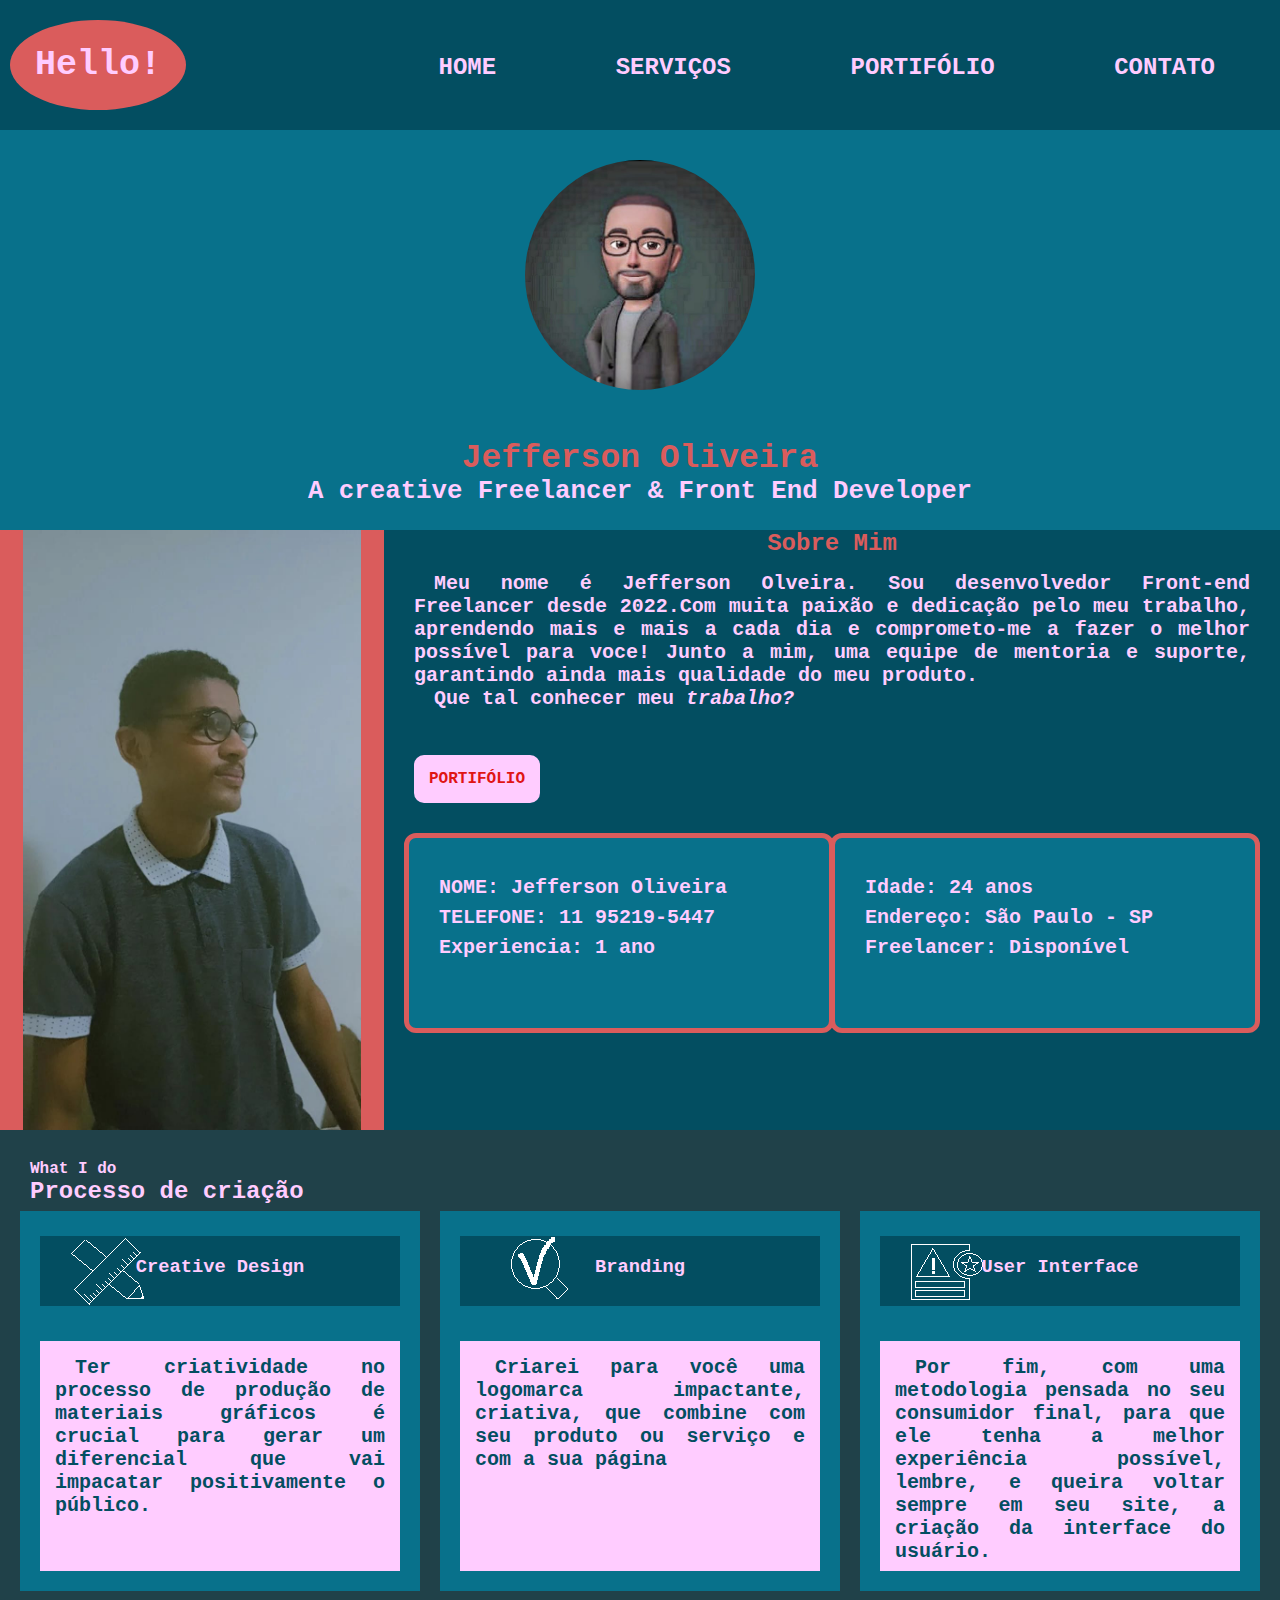
==== index.html @ 8107ed17 "adicione arquivos do site de portifolio no repositorio" ====
<!DOCTYPE html>
<html lang="en">
<head>
    <meta charset="UTF-8">
    <meta http-equiv="X-UA-Compatible" content="IE=edge">
    <meta name="viewport" content="width=device-width, initial-scale=1.0">
    <meta name="author" description="Jefferson">
    
    <title> Portifólio </title>

    <link rel="stylesheet" href="./src/css/estilo2.css">
    <link rel="stylesheet" href="./src/css/reset.css">
    <link rel="stylesheet" href="./src/css/responsivo.css">
</head>
<body>
    <header>
        <div class="container-inicio">
            <nav>
                <div class="inicio">
                    <h1>Hello!</h1>
                </div>
                <ul class="menu"> 
                    <li> <a href="./index.html">Home</a> </li>
                    <li> <a href="./src/html/servicos.html">Serviços</a> </li>
                    <li> <a href="./src/html/portifolio.html">Portifólio</a> </li>
                    <li> <a href="./src/html/contato.html">Contato</a> </li>
                </ul>
            </nav>
        </div>
    </header>
    <main>
        <article class="pagina-1">
            <figure class="perfil">
            </figure>
            <figcaption class="meu-nome">
                <h2>Jefferson Oliveira</h2>
                <h3> A creative Freelancer & Front End Developer</h3>
            </figcaption>
        </article>
        <article class="pagina-2">
            <div class="container-foto">
                <figure class="foto-apresentacao">
                </figure>
            </div>
            <div class="container-apresentacao">
                <div class="sobre-mim"> 
                    <h2> Sobre Mim </h2> 
                </div>
                    <div class="texto-apresentacao">
                        <p>
                            Meu nome é Jefferson Olveira. Sou desenvolvedor Front-end Freelancer desde 2022.Com muita paixão e dedicação 
                            pelo meu trabalho, aprendendo mais e mais a cada dia e comprometo-me a fazer
                            o melhor possível para voce!
                            Junto a mim, uma equipe de mentoria e suporte, garantindo ainda mais
                            qualidade do meu produto. 
                        </p>
                        <p>Que tal conhecer meu <a href="home.html"> <em>trabalho?</em></a> </p>

                    </div>
                    <div class="btn">
                        <p class="btn-portifólio"> <a href=""> PORTIFÓLIO </a></p>
                    </div>
                        <div class="informacoes-pessoais"> 
                            <div class="lado esquerdo">
                                <p>NOME: Jefferson Oliveira</p>
                                <p>TELEFONE: 11 95219-5447</p>
                                <p>Experiencia: 1 ano </p>
                                <p></p>
                            </div>
                            <div class="lado direito">
                                <p>Idade: 24 anos</p>
                                <p>Endereço: São Paulo - SP </p>
                                <p>Freelancer: Disponível</p>
                            </div>
                        </div>
            </div>
        </article>
        <article class="pagina-3">
            <div class="meu-servico">
                <p>What I do</p>
                <h2>Processo de criação</h2>
            </div>

                <div class="rodape-container">
                    <div class="container-imagem">
                        <div class="imagem-rodape">
                            <div class="fundo-1 tamanho-do-fundo"> <h3> Creative Design </h3> </div>
                        </div>
                        <div class="texto-rodape">
                            <p>
                                Ter criatividade no processo de produção de materiais gráficos é crucial para gerar um diferencial que vai impacatar positivamente o público.
                            </p>
                        </div>
                    </div>
                    <div class="container-imagem">
                        <div class="imagem-rodape">
                            <div class="fundo-2 tamanho-do-fundo"> <h3>Branding</h3> </div>
                        </div>
                        <div class="texto-rodape">
                            <p>
                                Criarei para você uma logomarca impactante, criativa, que combine com seu produto ou serviço e com a sua página
                            </p>
                        </div>
                    </div>
                    <div class="container-imagem">
                        <div class="imagem-rodape fundo-3">
                            <div class="fundo-3 tamanho-do-fundo"> <h3>User Interface</h3> </div>
                        </div>
                        <div class="texto-rodape">
                            <p> 
                                Por fim, com uma metodologia pensada no seu consumidor final, para que ele tenha a melhor experiência possível, lembre, e queira voltar sempre em seu site, a criação da interface do usuário. </p>
                        </div>
                    </div>
                </div>
                <div class="vazia">
                </div>
        </article>
    </main>
</body>
</html>
---- src/css/estilo2.css ----
:roat{
    --cor-padrao: #ffccff;
    --imagem-rodape: 60px;
    --imagem-rodape-menor: 30px;
}

header{
height: 130px;
background-color:rgb(3, 78, 97);
}

.container-inicio{
    position: relative;
    height: 110px;
}

.container-inicio .inicio{
position: absolute;
top:55px;
transform: translateY(-50%);
left:0;
margin:10px;
padding: 25px;
border-radius: 50%;
color: var(--cor-padrao, #fcf);
background-color:rgb(218, 92, 92);
text-align: center;
}

.inicio h1{
    font-size:35px;
}

.container-inicio .menu{
position: absolute;
right:10px;
top:40px;
transform: translateY(50%);
text-transform: uppercase;
}

.container-inicio .menu li{
    display: inline-block;
    padding: 0px 5px;
    font-size: 24px;
}


.menu a{
    text-decoration: none;
    color: var(--cor-padrao, #fcf);
    cursor: pointer;
    margin: 20px;
    padding:30px;
}

.menu a:hover, .menu a:active{
    border-radius: 30px;
    background-color:rgb(218, 92, 92);
    transition: .3s;
    color:#111;
}

main{
    height:auto;
}

article.pagina-1{
    background-color:rgb(8, 113, 139);
    height: 400px;
    display: flex;
    flex-direction: column;
    text-align: center;
    align-items: center;
}

.pagina-1 .perfil{
    margin: 30px;
    height: 230px;
    width: 230px;
    border-radius: 50%;
    background-image: url(../img/perfil.jpg);
    background-repeat: no-repeat;
    background-size: cover;
}

.pagina-1 .meu-nome{
    font-size: 22px;
    margin: 20px;
    color: var(--cor-padrao, #fcf);
    text-align: center;
}

.meu-nome h2{
    color: rgb(218, 92, 92);
}

article.pagina-2{
    background-color:rgb(3, 78, 97);
    height: 600px;
    position: relative;
}

.pagina-2 .container-foto{
    background-color:rgb(218, 92, 92);
    position: absolute;
    left:0;
    height: 100%;
    width: 30%;
}

.pagina-2 .container-apresentacao{
    position: absolute;
    right:0;
    width: 70%;
    display: flex;
    flex-direction: column;
}

.container-foto .foto-apresentacao{
    background-image: url(../img/perfil-3.jpg);
    background-repeat: no-repeat;
    background-size:contain;
    background-position: center;
    height: 100%;
    width: 100%;
}
.container-apresentacao .texto-apresentacao{
    font-size: 20px;
    padding: 15px 30px;
    width: 100%;
    height: auto;
    text-align: justify;
    text-indent: 20px;
}

.container-apresentacao .texto-apresentacao a:hover, .menu a:active{
    border-radius: 30px;
    background-color:rgb(218, 92, 92);
    transition: .2s;
    color:#111;
}
.container-apresentacao .sobre-mim{
    text-align: center;
    color: rgb(218, 92, 92);
}

.texto-apresentacao, a{
    color: var(--cor-padrao, #fcf);
    text-decoration: none;
}
.btn{
    margin: 30px;
    display: inline-block;
}

.btn-portifólio{
    background-color: var(--cor-padrao, #fcf);
    width: auto;
    color:rgb(8, 113, 139);
    padding: 15px;
    width: fit-content;
    border-radius: 10px;
}

.btn-portifólio a{
    text-decoration:none;
    color:rgb(224, 20, 20);
}

.informacoes-pessoais{
    height: auto;
    position: relative;
}

.lado{
    margin: 0px 20px;
    padding:35px 30px;
    font-size: 20px;
    line-height: 30px;
    color: var(--cor-padrao, #fcf);
    background-color:rgb(8, 113, 139);
    border: solid 5px rgb(218, 92, 92);
    border-radius: 12px;
    height: 200px;
    width: 48%;
    }

.lado.esquerdo{
    position: absolute;
    left: 0;

}
    
.lado.direito{
    position: absolute;
    right: 0;
}

article.pagina-3{
    background-color:rgb(32, 65, 73);
    height: 520px;
    display: flex;
    flex-direction: column;
    border-bottom-left-radius: 15px;
    border-bottom-right-radius: 15px;
    position: relative;
}

.pagina-3 .meu-servico{
    padding: 30px 0px 0px 30px;
    height: 100px; 
    color: var(--cor-padrao, #fcf);
}


.rodape-container{
    display: flex;
    justify-content: space-between;
    align-items: center;
    text-align: center;
    margin: 0px 20px 15px 20px;
    gap: 10px;
}

.container-imagem{
    background-color:rgb(8, 113, 139);
    display: flex;
    flex-direction: column;
    width: 400px;
    height: 380px;
}

.container-imagem .imagem-rodape{
    color: var(--cor-padrao, #fcf);
    margin: 5px;
    padding: 20px 5px 5px 15px;
    height: 100px;
    width: 380px;
}

.imagem-rodape .fundo-1{
    background-image: url(../img/logo1-rodape.png);
    height: 70px;
}

.imagem-rodape .fundo-2{
    background-image: url(../img/logo2-rodape.png);
    height: 70px;
}

.imagem-rodape .fundo-3{
    background-image: url(../img/logo3-rodape.png);
    height: 70px;
}
.imagem-rodape h3{
    padding-top: 20px;
}


.container-imagem .texto-rodape p{
    background-color: var(--cor-padrao, #fcf);
    color: rgb(3, 78, 97);
    font-size: 20px;
    margin: 20px;
    padding: 15px;
    height: 230px;
    width: 360px;
    text-align: justify;
    text-indent: 20px;
}

div.vazia{
    height: 60px;
    background-color:rgb(3, 78, 97);
    }
---- src/css/responsivo.css ----
@media(max-width:1250px) {
    .rodape-container{
    overflow-y: auto;
    max-width: auto;
    }
}
@media(max-width: 900px)  {

body{
    display: flex;
    flex-direction: column;
    width: 100%;
    height: auto;
}

.container-inicio .menu li{
    font-size: 19px;
}

.menu a{
    margin: 10px;
    padding: 10px;
}

article.pagina-1{
    max-height: 220px;
    margin: auto;
    width: 100%;
}

.pagina-1 .perfil{
    margin-top: 10px;
    height: 100px;
    width: 100px;
}

.pagina-1 .meu-nome{
    font-size: 16px;
    margin: 0px 10px;
    color: #fff;
}

article.pagina-2{
    margin: auto;
    height: 400px;
}

.container-apresentacao .sobre-mim{
    margin: 5px;
    font-size: 14px;
}

.container-apresentacao .texto-apresentacao{
    font-size: 17px;
    padding: 5px 10px;
    height: 170px;
    text-indent: 10px;
}

.btn{
    margin: 10px;
}

.btn-portifólio{
    padding: 5px;
    font-size:12px;
}

.lado{
    font-size: 17px;
    margin: 10px 3px;
    padding: 10px 3px;
    line-height:none;
    border: solid 2px rgb(218, 92, 92);
    height: auto;
}


article.pagina-3 .meu-servico{
    padding: 10px 0px 0px 10px;
    height: 65px; 
    font-size: 14px;
}

.rodape-container{
    margin: 0px 5px 10px 5px;
}

.container-imagem{
    width: 300px;
    height: 300px;
}

.container-imagem .imagem-rodape{
    padding: 5px;
    height: 50px;
    width: 280px;
}

.imagem-rodape .fundo-1{
    background-image: url(../img/logo1-rodape.png);
    background-size: cover;
    height: 50px;
}

.imagem-rodape .fundo-2{
    background-image: url(../img/logo2-rodape.png);
    background-size: cover;
    height: 50px;
}

.imagem-rodape .fundo-3{
    background-image: url(../img/logo3-rodape.png);
    background-size: cover;
    height: 50px;
}

.imagem-rodape h3{
    padding-top: 5px;
}

.container-imagem .texto-rodape p{
    font-size: 14px;
    margin: 10px;
    padding: 20px;
    height: 200px;
    width: 270px;
    text-indent: 10px;
}
}

@media(max-width: 700px)  {

    .inicio h1{
        font-size:20px;
    }

    .container-inicio .menu li{
        font-size: 20px;
        padding: 0px;
    }

    .menu a{
        text-decoration: none;
        color: #fcf;
        cursor: pointer;
        margin: 5px;
        padding: 3px;
    }
    
    article.pagina-1{
        height: 200px;
        display: flex;
    }
    
    .pagina-1 .perfil{
        margin: 10px;
        height: 120px;
        width: 120px;
    }

    .pagina-1 .meu-nome{
        font-size: 13px;
        margin: 5px;
    }

    article.pagina-2 .container-apresentacao .sobre-mim{
        margin: 5px;
        font-size: 14px;
    }
    
    .pagina-2 .container-apresentacao{
        width: 80%;
    }
    .container-apresentacao .texto-apresentacao{
        font-size: 14px;
        padding: 5px 10px;
        max-height: 170px;
        text-indent: 10px;
    }
    
    .pagina-2 .container-foto{
        width: 20%;
    }

    .lado{
        font-size: 13px;
        margin: 5px;
        padding: 5px;
        line-height:none;
        border: solid 2px rgb(218, 92, 92);
        height: auto;
    }

    article.pagina-3{
        margin: 0 auto;
        height: auto;
        display: block;
    }
    
    .pagina-3 .meu-servico{
        padding: 10px 0px 0px 10px;
        height: 65px; 
        color:#fcf;
        font-size: 14px;
    }
    
    .rodape-container{
        display: block;
        width: 100%;
        margin: 0px 5px 10px 5px;
        padding: 10px;
        gap: 10px;
        overflow-y: none;
    }
    
    .container-imagem{
        width: 95%;
        height: 170px;
    }
    
    .container-imagem .imagem-rodape{
        color: #fcf;
        height: 60px;
        width: 98%;
    }
    
    .tamanho-do-fundo{
        height: var(--imagem-rodape);
    }

    .container-imagem .texto-rodape{
    padding-left: 5px;
    }

    .container-imagem .texto-rodape p{
        font-size: 14px;
        margin: 10px;
        padding: 20px;
        height: auto;
        width: 95%;
        text-indent: 10px;
    }
}

@media(max-width:530px)  {
    

    .container-inicio .menu{
        top:20px;
        left:none;
        transform: none;
        right:0;
        width: auto;
    }

    .container-inicio .menu li{
        display: block;
        font-size: 18px;
        text-align: center;
    }

    .menu a{
        margin:0;
        padding:0px 60px;
    }
  

    article.pagina-1{
        height: 160px;
    }

    .pagina-1 .perfil{
        margin: 10px;
        height: 80px;
        width: 80px;
    }

    article.pagina-2 .container-apresentacao .sobre-mim{
        margin: 5px 10px;
        }
    
    .pagina-2 .container-apresentacao{
        width: 100%;
    }

    .container-apresentacao .texto-apresentacao{
        padding: 5px 10px;
        max-height: 170px;
    }
    
    .pagina-2 .container-foto{
        width: 0%;
    }

    article.pagina-3{
        margin: 0 auto;
        height: auto;
        display: block;
    }
    
    .pagina-3 .meu-servico>p,h2{
        height: 20px; 
        font-size: 15px;
    }
    
    .rodape-container{
        padding: 5px;
        gap: 10px;
    }
    
    .container-imagem{
        width: 95%;
        height: 120px;
    }
    
    .container-imagem .imagem-rodape{
        color: #fcf;
        margin: 5px;
        padding: 5px;
        height: 30px;
        width: 98%;
    }
    
    .tamanho-do-fundo{
        height: var(--imagem-rodape-menor);
    }
    
    .container-imagem .texto-rodape p{
        font-size: 13px;
        margin: 5px;
        padding: 5px;
        height: 80px;
        line-height: 12px;
    }

}
   
@media(max-width:375px)  {

        article.pagina-1{
        height: 140px;
        display: flex;
    }
    
    .pagina-1 .perfil{
        margin: 5px;
        height: 60px;
        width: 60px;
    }

    .pagina-1 .meu-nome>h2,h3{
        font-size: 14px;
        margin: 5px;
    }

    article.pagina-2{
        height: 350px;
    }

    .lado{
        margin-top: 40px;
        line-height: 15px;
    }

    .btn{
        display: none;
    }
}
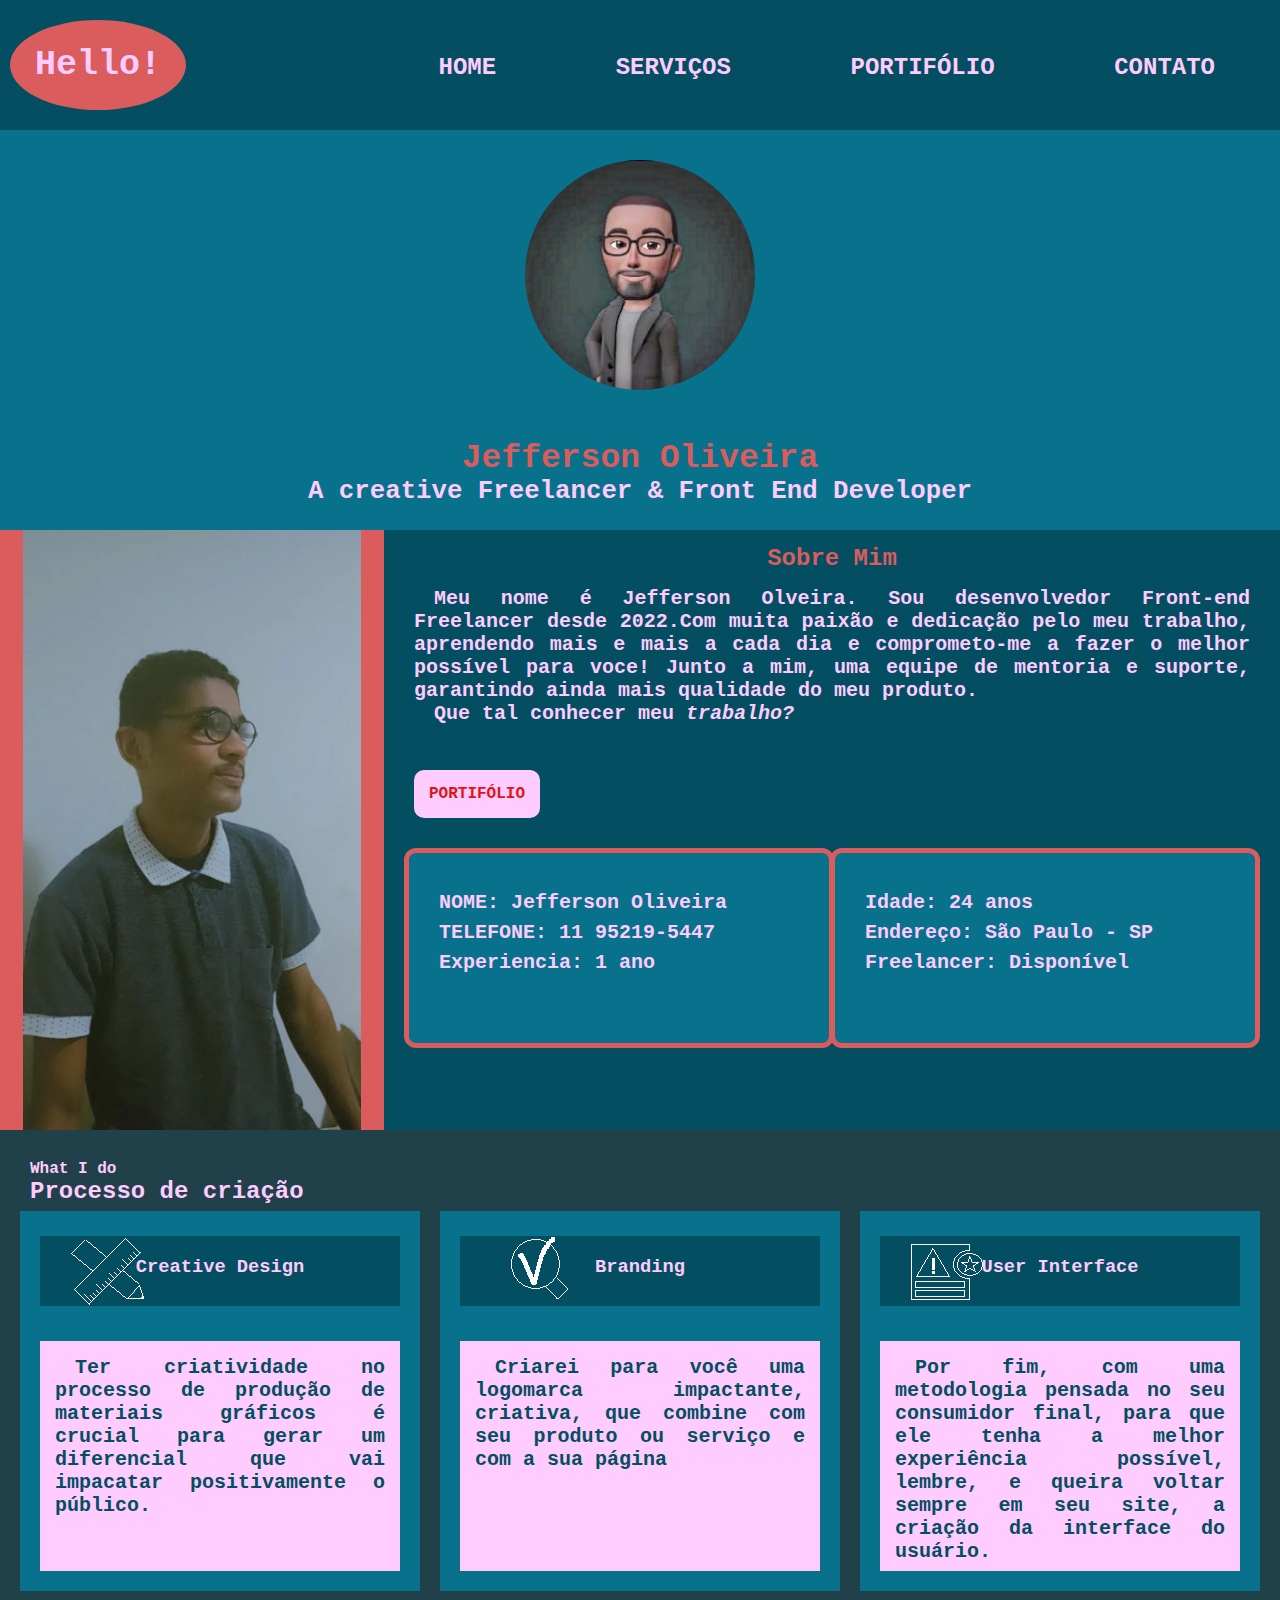
==== commit 9fc36ee6: "estilizei a pagina de servicos e  portifolio" ====
--- a/index.html
+++ b/index.html
@@ -1,12 +1,12 @@
 <!DOCTYPE html>
-<html lang="en">
+<html lang="pt-bt">
 <head>
     <meta charset="UTF-8">
     <meta http-equiv="X-UA-Compatible" content="IE=edge">
     <meta name="viewport" content="width=device-width, initial-scale=1.0">
     <meta name="author" description="Jefferson">
     
-    <title> Portifólio </title>
+    <title> Home </title>
 
     <link rel="stylesheet" href="./src/css/estilo2.css">
     <link rel="stylesheet" href="./src/css/reset.css">
@@ -21,9 +21,9 @@
                 </div>
                 <ul class="menu"> 
                     <li> <a href="./index.html">Home</a> </li>
-                    <li> <a href="./src/html/servicos.html">Serviços</a> </li>
-                    <li> <a href="./src/html/portifolio.html">Portifólio</a> </li>
-                    <li> <a href="./src/html/contato.html">Contato</a> </li>
+                    <li> <a href="./servicos.html">Serviços</a> </li>
+                    <li> <a href="./portifolio.html">Portifólio</a> </li>
+                    <li> <a href="./contato.html">Contato</a> </li>
                 </ul>
             </nav>
         </div>
--- a/src/css/estilo2.css
+++ b/src/css/estilo2.css
@@ -2,6 +2,7 @@
     --cor-padrao: #ffccff;
     --imagem-rodape: 60px;
     --imagem-rodape-menor: 30px;
+    --tamanho-da-fonte: 20px;
 }
 
 header{
@@ -74,7 +75,7 @@
     align-items: center;
 }
 
-.pagina-1 .perfil{
+.pagina-1 .perfil, .pagina-4 .perfil{
     margin: 30px;
     height: 230px;
     width: 230px;
@@ -84,7 +85,7 @@
     background-size: cover;
 }
 
-.pagina-1 .meu-nome{
+.pagina-1 .meu-nome, .pagina-4 .meu-nome{
     font-size: 22px;
     margin: 20px;
     color: var(--cor-padrao, #fcf);
@@ -99,6 +100,7 @@
     background-color:rgb(3, 78, 97);
     height: 600px;
     position: relative;
+    color: var(--cor-padrao, #fcf);
 }
 
 .pagina-2 .container-foto{
@@ -125,13 +127,14 @@
     height: 100%;
     width: 100%;
 }
+
 .container-apresentacao .texto-apresentacao{
     font-size: 20px;
+    text-align: justify;
+    text-indent: 20px;
     padding: 15px 30px;
     width: 100%;
     height: auto;
-    text-align: justify;
-    text-indent: 20px;
 }
 
 .container-apresentacao .texto-apresentacao a:hover, .menu a:active{
@@ -143,6 +146,7 @@
 .container-apresentacao .sobre-mim{
     text-align: center;
     color: rgb(218, 92, 92);
+    padding-top: 15px;
 }
 
 .texto-apresentacao, a{
@@ -273,4 +277,50 @@
 div.vazia{
     height: 60px;
     background-color:rgb(3, 78, 97);
+    }
+
+    article.pagina-4{
+        background-color:rgb(8, 113, 139);
+        height: 800px;
+        display: flex;
+        flex-direction: column;
+        text-align: center;
+        align-items: center;
+    }
+
+    .pagina-perfil-lateral{
+        left:0;
+        width: 25%;
+        position: absolute;
+    }
+    
+    .pagina-portifolio{
+        right:0;
+        width:75%;
+        position: absolute;
+    }
+
+    .pagina-portifolio .portifolio-site{
+        height: 250px;
+        width: 250px;
+        border-radius: 50%;
+        background-color: rgb(218, 92, 92);
+    }
+
+    .portifolio-site .px-1{}
+    .portifolio-site .px-2{}
+    .portifolio-site .px-3{}
+    .portifolio-site .px-4{}
+    .portifolio-site .px-5{}
+    .portifolio-site .px-6{}
+
+    article.pagina-5{
+        background-color:rgb(18, 105, 126);
+        height: 800px;
+        display: flex;
+        flex-wrap: wrap;
+        flex-direction: row;
+        justify-content: space-evenly;
+        text-align: center;
+        align-items: center;
     }--- a/src/css/responsivo.css
+++ b/src/css/responsivo.css
@@ -323,7 +323,7 @@
     }
     
     .tamanho-do-fundo{
-        height: var(--imagem-rodape-menor);
+        height: var(--imagem-rodape-menor, 30px);
     }
     
     .container-imagem .texto-rodape p{
